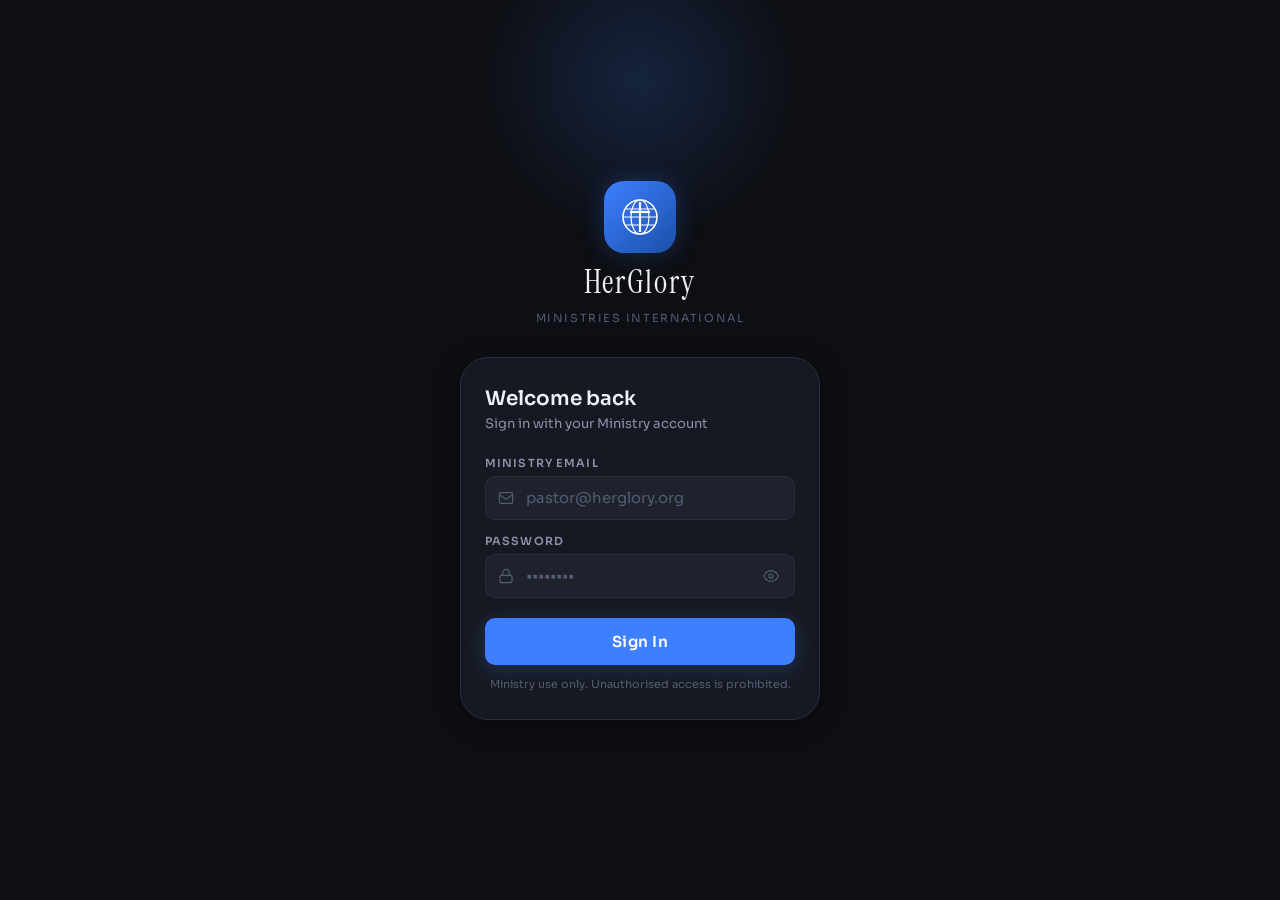
==== index.html @ 14655b0a "Add files via upload" ====
<!DOCTYPE html>
<html lang="en">
<head>
  <meta charset="UTF-8" />
  <meta name="viewport" content="width=device-width, initial-scale=1.0, viewport-fit=cover" />
  <title>HerGlory Media</title>
  <link rel="stylesheet" href="style.css" />
  <link rel="preconnect" href="https://fonts.googleapis.com" />
  <link rel="preconnect" href="https://fonts.gstatic.com" crossorigin />
  <link href="https://fonts.googleapis.com/css2?family=Sora:wght@300;400;500;600;700&family=Instrument+Serif:ital@0;1&display=swap" rel="stylesheet" />
</head>
<body>

<div id="app">

  <!-- ══════════════════════════════════════
       SCREEN 1 — LOGIN
  ══════════════════════════════════════ -->
  <div id="screen-login" class="screen active">
    <div class="login-bg-blur"></div>

    <div class="login-container">
      <!-- Brand -->
      <div class="login-brand">
        <div class="brand-icon">
          <!-- Cross + Globe SVG inline -->
          <svg width="38" height="38" viewBox="0 0 38 38" fill="none" xmlns="http://www.w3.org/2000/svg">
            <circle cx="19" cy="19" r="17" stroke="white" stroke-width="1.6"/>
            <!-- globe latitude lines -->
            <ellipse cx="19" cy="19" rx="9" ry="17" stroke="white" stroke-width="1.2"/>
            <line x1="2" y1="19" x2="36" y2="19" stroke="white" stroke-width="1.2"/>
            <line x1="5" y1="11" x2="33" y2="11" stroke="white" stroke-width="1"/>
            <line x1="5" y1="27" x2="33" y2="27" stroke="white" stroke-width="1"/>
            <!-- cross overlay -->
            <line x1="19" y1="4" x2="19" y2="34" stroke="white" stroke-width="2.2"/>
            <line x1="9" y1="14" x2="29" y2="14" stroke="white" stroke-width="2.2"/>
          </svg>
        </div>
        <h1 class="brand-name">HerGlory</h1>
        <p class="brand-sub">Ministries International</p>
      </div>

      <!-- Login card -->
      <div class="login-card">
        <h2 class="login-heading">Welcome back</h2>
        <p class="login-desc">Sign in with your Ministry account</p>

        <div id="login-err" class="error-banner" hidden>
          Incorrect email or password. Try again.
        </div>

        <div class="field">
          <label class="field-label" for="inp-email">Ministry Email</label>
          <div class="field-input-wrap">
            <svg class="field-icon" width="16" height="16" viewBox="0 0 24 24" fill="none" stroke="currentColor" stroke-width="1.8"><rect x="2" y="4" width="20" height="16" rx="2"/><path d="m2 7 10 7 10-7"/></svg>
            <input id="inp-email" class="field-input" type="email" placeholder="pastor@herglory.org" autocomplete="email" />
          </div>
        </div>

        <div class="field">
          <label class="field-label" for="inp-pass">Password</label>
          <div class="field-input-wrap">
            <svg class="field-icon" width="16" height="16" viewBox="0 0 24 24" fill="none" stroke="currentColor" stroke-width="1.8"><rect x="3" y="11" width="18" height="11" rx="2"/><path d="M7 11V7a5 5 0 0 1 10 0v4"/></svg>
            <input id="inp-pass" class="field-input" type="password" placeholder="••••••••" autocomplete="current-password" />
            <button class="pw-eye" id="pw-eye" type="button" aria-label="Toggle password">
              <svg width="16" height="16" viewBox="0 0 24 24" fill="none" stroke="currentColor" stroke-width="1.8"><path d="M1 12s4-8 11-8 11 8 11 8-4 8-11 8-11-8-11-8z"/><circle cx="12" cy="12" r="3"/></svg>
            </button>
          </div>
        </div>

        <button class="btn-primary" id="login-btn">Sign In</button>
        <p class="login-hint">Ministry use only. Unauthorised access is prohibited.</p>
      </div>
    </div>
  </div>


  <!-- ══════════════════════════════════════
       SCREEN 2 — DASHBOARD
  ══════════════════════════════════════ -->
  <div id="screen-dashboard" class="screen">

    <!-- Top bar -->
    <header class="topbar">
      <div class="topbar-left">
        <div class="topbar-avatar" id="topbar-avatar">ML</div>
        <div class="topbar-info">
          <span class="topbar-org">HERGLORY MINISTRIES INTERNATIONAL</span>
          <span class="topbar-user" id="topbar-user">Pastor Mrs. Lubega</span>
        </div>
      </div>
      <button class="topbar-logout" id="topbar-logout" aria-label="Logout">
        <svg width="18" height="18" viewBox="0 0 24 24" fill="none" stroke="currentColor" stroke-width="1.8">
          <path d="M9 21H5a2 2 0 0 1-2-2V5a2 2 0 0 1 2-2h4"/>
          <polyline points="16 17 21 12 16 7"/>
          <line x1="21" y1="12" x2="9" y2="12"/>
        </svg>
      </button>
    </header>

    <div class="dash-scroll">

      <!-- Title -->
      <div class="dash-title-row">
        <h2 class="dash-title">Dashboard</h2>
        <span class="dash-date" id="dash-date"></span>
      </div>

      <!-- Stats row -->
      <div class="stats-row">
        <div class="stat-card">
          <span class="stat-num" id="stat-media">0</span>
          <span class="stat-lbl">Media<br>Posts</span>
        </div>
        <div class="stat-card">
          <span class="stat-num" id="stat-reach">—</span>
          <span class="stat-lbl">Analytics<br>Posts</span>
        </div>
      </div>

      <!-- New Post CTA -->
      <button class="new-post-btn" id="go-new-post">
        <div class="new-post-icon">
          <svg width="22" height="22" viewBox="0 0 24 24" fill="none" stroke="currentColor" stroke-width="2"><line x1="12" y1="5" x2="12" y2="19"/><line x1="5" y1="12" x2="19" y2="12"/></svg>
        </div>
        <div class="new-post-text">
          <span class="new-post-label">New Post</span>
          <span class="new-post-sub">Upload &amp; cross-post to all platforms</span>
        </div>
        <svg class="new-post-arrow" width="18" height="18" viewBox="0 0 24 24" fill="none" stroke="currentColor" stroke-width="2"><polyline points="9 18 15 12 9 6"/></svg>
      </button>

      <!-- Recent posts -->
      <div class="section-hd">
        <span class="section-title">Recent Posts</span>
      </div>

      <div class="recent-list" id="recent-list">
        <div class="empty-state" id="empty-state">
          <svg width="40" height="40" viewBox="0 0 24 24" fill="none" stroke="currentColor" stroke-width="1.2"><rect x="3" y="3" width="18" height="18" rx="2"/><circle cx="8.5" cy="8.5" r="1.5"/><polyline points="21 15 16 10 5 21"/></svg>
          <p>No posts yet.<br>Hit <strong>New Post</strong> to get started.</p>
        </div>
      </div>

    </div><!-- /dash-scroll -->

    <!-- Bottom nav -->
    <nav class="bottom-nav">
      <button class="nav-btn active" data-nav="dashboard">
        <svg width="20" height="20" viewBox="0 0 24 24" fill="none" stroke="currentColor" stroke-width="1.8"><rect x="3" y="3" width="7" height="7" rx="1"/><rect x="14" y="3" width="7" height="7" rx="1"/><rect x="3" y="14" width="7" height="7" rx="1"/><rect x="14" y="14" width="7" height="7" rx="1"/></svg>
        <span>Dashboard</span>
      </button>
      <button class="nav-btn" data-nav="new-post" id="nav-post-btn">
        <svg width="20" height="20" viewBox="0 0 24 24" fill="none" stroke="currentColor" stroke-width="1.8"><path d="M12 20h9"/><path d="M16.5 3.5a2.121 2.121 0 0 1 3 3L7 19l-4 1 1-4L16.5 3.5z"/></svg>
        <span>Post</span>
      </button>
    </nav>

  </div><!-- /screen-dashboard -->


  <!-- ══════════════════════════════════════
       SCREEN 3 — NEW POST (Configure)
  ══════════════════════════════════════ -->
  <div id="screen-newpost" class="screen">

    <header class="inner-topbar">
      <button class="back-btn" id="back-from-post" aria-label="Go back">
        <svg width="20" height="20" viewBox="0 0 24 24" fill="none" stroke="currentColor" stroke-width="2"><polyline points="15 18 9 12 15 6"/></svg>
      </button>
      <h2 class="inner-title">New Post — Configure Destination</h2>
      <div style="width:36px"></div><!-- spacer -->
    </header>

    <div class="newpost-scroll">

      <!-- Media drop zone -->
      <div class="drop-zone" id="drop-zone">
        <!-- Preview shown after file selected -->
        <div class="drop-placeholder" id="drop-placeholder">
          <svg width="36" height="36" viewBox="0 0 24 24" fill="none" stroke="currentColor" stroke-width="1.3"><rect x="3" y="3" width="18" height="18" rx="2"/><circle cx="8.5" cy="8.5" r="1.5"/><polyline points="21 15 16 10 5 21"/></svg>
          <p class="drop-text">Tap to select a <strong>photo or video</strong><br><span class="drop-hint">JPG, PNG, MP4, MOV · Max 500 MB</span></p>
        </div>
        <!-- Media preview (hidden until file chosen) -->
        <div class="media-preview" id="media-preview" hidden>
          <img id="preview-img" src="" alt="Preview" hidden />
          <video id="preview-vid" src="" controls playsinline hidden></video>
          <div class="preview-badge" id="preview-badge">photo</div>
          <button class="preview-remove" id="preview-remove" aria-label="Remove media">✕</button>
        </div>
        <input type="file" id="media-input" accept="image/*,video/*" class="hidden-input" />
      </div>

      <!-- Title -->
      <div class="field mt16">
        <label class="field-label" for="post-title">Title</label>
        <input id="post-title" class="field-input" type="text" placeholder="e.g. Sermon — May 24 · Grace.mp4" />
      </div>

      <!-- Caption -->
      <div class="field">
        <label class="field-label" for="post-caption">Description / Caption</label>
        <textarea id="post-caption" class="field-input field-textarea" placeholder="Write a caption for your post…" rows="3"></textarea>
      </div>

      <!-- Platform toggles -->
      <div class="section-hd">
        <span class="section-title">Destinations</span>
        <span class="section-sub">Toggle platforms to post to</span>
      </div>

      <div class="platforms-grid">

        <!-- TikTok -->
        <div class="platform-card" data-platform="tiktok">
          <div class="platform-left">
            <div class="platform-logo tiktok-logo">
              <!-- TikTok icon SVG -->
              <svg viewBox="0 0 32 32" width="22" height="22" fill="currentColor"><path d="M21.2 2h-4.4v19.4a4.8 4.8 0 0 1-4.8 4.6 4.8 4.8 0 0 1-4.8-4.8 4.8 4.8 0 0 1 4.8-4.8c.46 0 .9.06 1.32.18V12.1a9.24 9.24 0 0 0-1.32-.1A9.2 9.2 0 0 0 2.8 21.2 9.2 9.2 0 0 0 12 30.4a9.2 9.2 0 0 0 9.2-9.2V11.1a13.5 13.5 0 0 0 8 2.6V9.28A9.24 9.24 0 0 1 21.2 2z"/></svg>
            </div>
            <div class="platform-info">
              <span class="platform-name">TikTok</span>
              <span class="platform-handle" id="tt-handle">Ministry Official</span>
            </div>
          </div>
          <label class="toggle" aria-label="Toggle TikTok">
            <input type="checkbox" class="toggle-input platform-toggle" data-key="tiktok" checked />
            <span class="toggle-track"><span class="toggle-thumb"></span></span>
          </label>
        </div>

        <!-- Instagram -->
        <div class="platform-card" data-platform="instagram">
          <div class="platform-left">
            <div class="platform-logo insta-logo">
              <svg viewBox="0 0 32 32" width="22" height="22" fill="currentColor"><path d="M16 2.88c4.27 0 4.78.02 6.46.09 1.56.07 2.4.33 2.96.55.74.29 1.27.63 1.83 1.19.56.56.9 1.09 1.19 1.83.22.57.48 1.41.55 2.96.07 1.68.09 2.19.09 6.46s-.02 4.78-.09 6.46c-.07 1.56-.33 2.4-.55 2.96a4.93 4.93 0 0 1-1.19 1.83 4.93 4.93 0 0 1-1.83 1.19c-.57.22-1.41.48-2.96.55-1.68.07-2.19.09-6.46.09s-4.78-.02-6.46-.09c-1.56-.07-2.4-.33-2.96-.55a4.93 4.93 0 0 1-1.83-1.19 4.93 4.93 0 0 1-1.19-1.83c-.22-.57-.48-1.41-.55-2.96-.07-1.68-.09-2.19-.09-6.46s.02-4.78.09-6.46c.07-1.56.33-2.4.55-2.96a4.93 4.93 0 0 1 1.19-1.83 4.93 4.93 0 0 1 1.83-1.19c.57-.22 1.41-.48 2.96-.55C11.22 2.9 11.73 2.88 16 2.88m0-2.88C11.65 0 11.1.02 9.4.09 7.7.16 6.54.43 5.53.82A7.8 7.8 0 0 0 2.7 2.7 7.8 7.8 0 0 0 .82 5.53C.43 6.54.16 7.7.09 9.4.02 11.1 0 11.65 0 16s.02 4.9.09 6.6c.07 1.7.34 2.86.73 3.87A7.8 7.8 0 0 0 2.7 29.3a7.8 7.8 0 0 0 2.83 1.88c1.01.39 2.17.66 3.87.73C11.1 31.98 11.65 32 16 32s4.9-.02 6.6-.09c1.7-.07 2.86-.34 3.87-.73a7.8 7.8 0 0 0 2.83-1.88 7.8 7.8 0 0 0 1.88-2.83c.39-1.01.66-2.17.73-3.87.07-1.7.09-2.25.09-6.6s-.02-4.9-.09-6.6c-.07-1.7-.34-2.86-.73-3.87A7.8 7.8 0 0 0 29.3 2.7 7.8 7.8 0 0 0 26.47.82C25.46.43 24.3.16 22.6.09 20.9.02 20.35 0 16 0zm0 7.78a8.22 8.22 0 1 0 0 16.44 8.22 8.22 0 0 0 0-16.44zm0 13.56a5.34 5.34 0 1 1 0-10.68 5.34 5.34 0 0 1 0 10.68zm8.54-13.88a1.92 1.92 0 1 1-3.84 0 1.92 1.92 0 0 1 3.84 0z"/></svg>
            </div>
            <div class="platform-info">
              <span class="platform-name">Instagram</span>
              <span class="platform-handle" id="ig-handle">@MinistryMoments</span>
            </div>
          </div>
          <label class="toggle" aria-label="Toggle Instagram">
            <input type="checkbox" class="toggle-input platform-toggle" data-key="instagram" checked />
            <span class="toggle-track"><span class="toggle-thumb"></span></span>
          </label>
        </div>

        <!-- YouTube -->
        <div class="platform-card" data-platform="youtube">
          <div class="platform-left">
            <div class="platform-logo yt-logo">
              <svg viewBox="0 0 32 32" width="22" height="22" fill="currentColor"><path d="M29.4 8.8a3.68 3.68 0 0 0-2.6-2.6C24.6 5.6 16 5.6 16 5.6s-8.6 0-10.8.6a3.68 3.68 0 0 0-2.6 2.6C2 11 2 16 2 16s0 5 .6 7.2a3.68 3.68 0 0 0 2.6 2.6C7.4 26.4 16 26.4 16 26.4s8.6 0 10.8-.6a3.68 3.68 0 0 0 2.6-2.6C30 21 30 16 30 16s0-5-.6-7.2zm-16.4 9.6V13.6l7.2 2.4-7.2 2.4z"/></svg>
            </div>
            <div class="platform-info">
              <span class="platform-name">YouTube</span>
              <span class="platform-handle" id="yt-handle">Grace Ministry Channel</span>
            </div>
          </div>
          <label class="toggle" aria-label="Toggle YouTube">
            <input type="checkbox" class="toggle-input platform-toggle" data-key="youtube" checked />
            <span class="toggle-track"><span class="toggle-thumb"></span></span>
          </label>
        </div>

        <!-- YouTube Shorts -->
        <div class="platform-card" data-platform="ytshorts">
          <div class="platform-left">
            <div class="platform-logo ytshorts-logo">
              <!-- Shorts "play" badge style -->
              <svg viewBox="0 0 32 32" width="22" height="22" fill="currentColor"><path d="M29.4 8.8a3.68 3.68 0 0 0-2.6-2.6C24.6 5.6 16 5.6 16 5.6s-8.6 0-10.8.6a3.68 3.68 0 0 0-2.6 2.6C2 11 2 16 2 16s0 5 .6 7.2a3.68 3.68 0 0 0 2.6 2.6C7.4 26.4 16 26.4 16 26.4s8.6 0 10.8-.6a3.68 3.68 0 0 0 2.6-2.6C30 21 30 16 30 16s0-5-.6-7.2zm-16.4 9.6V13.6l7.2 2.4-7.2 2.4z"/><rect x="0" y="0" width="12" height="12" rx="3" fill="#ff0000"/><text x="6" y="9" text-anchor="middle" fill="white" font-size="8" font-weight="bold">S</text></svg>
            </div>
            <div class="platform-info">
              <span class="platform-name">YouTube Shorts</span>
              <span class="platform-handle" id="yts-handle">Grace Ministry Shorts</span>
              <span class="platform-note">Auto-detected if ≤60s vertical</span>
            </div>
          </div>
          <label class="toggle" aria-label="Toggle YouTube Shorts">
            <input type="checkbox" class="toggle-input platform-toggle" data-key="ytshorts" />
            <span class="toggle-track"><span class="toggle-thumb"></span></span>
          </label>
        </div>

      </div><!-- /platforms-grid -->

      <!-- Post Now button -->
      <div id="post-error" class="error-banner" hidden>Please fill in a title and select at least one platform.</div>
      <button class="btn-primary post-now-btn" id="post-now-btn">
        <svg width="17" height="17" viewBox="0 0 24 24" fill="none" stroke="currentColor" stroke-width="2.2"><line x1="22" y1="2" x2="11" y2="13"/><polygon points="22 2 15 22 11 13 2 9 22 2"/></svg>
        Post Now
      </button>

    </div><!-- /newpost-scroll -->

    <!-- Bottom nav (same as dashboard) -->
    <nav class="bottom-nav">
      <button class="nav-btn" data-nav="dashboard" id="nav-dash-from-post">
        <svg width="20" height="20" viewBox="0 0 24 24" fill="none" stroke="currentColor" stroke-width="1.8"><rect x="3" y="3" width="7" height="7" rx="1"/><rect x="14" y="3" width="7" height="7" rx="1"/><rect x="3" y="14" width="7" height="7" rx="1"/><rect x="14" y="14" width="7" height="7" rx="1"/></svg>
        <span>Dashboard</span>
      </button>
      <button class="nav-btn active" data-nav="new-post">
        <svg width="20" height="20" viewBox="0 0 24 24" fill="none" stroke="currentColor" stroke-width="1.8"><path d="M12 20h9"/><path d="M16.5 3.5a2.121 2.121 0 0 1 3 3L7 19l-4 1 1-4L16.5 3.5z"/></svg>
        <span>Post</span>
      </button>
    </nav>

  </div><!-- /screen-newpost -->


  <!-- ══════════════════════════════════════
       SCREEN 4 — POSTING PROGRESS
  ══════════════════════════════════════ -->
  <div id="screen-posting" class="screen">
    <div class="posting-wrap">

      <div class="posting-media-thumb" id="posting-thumb">
        <svg width="32" height="32" viewBox="0 0 24 24" fill="none" stroke="currentColor" stroke-width="1.3"><rect x="3" y="3" width="18" height="18" rx="2"/><circle cx="8.5" cy="8.5" r="1.5"/><polyline points="21 15 16 10 5 21"/></svg>
      </div>

      <h3 class="posting-title" id="posting-title-display">Posting…</h3>
      <p class="posting-sub">Cross-posting to your platforms</p>

      <!-- Per-platform status rows -->
      <div class="posting-platforms" id="posting-platforms">
        <!-- Injected by JS -->
      </div>

      <!-- Overall loader / done -->
      <div class="posting-loader" id="posting-loader">
        <div class="spinner"></div>
        <span>Uploading…</span>
      </div>

      <div class="posting-done" id="posting-done" hidden>
        <div class="done-check">
          <svg width="28" height="28" viewBox="0 0 24 24" fill="none" stroke="white" stroke-width="2.5"><polyline points="20 6 9 17 4 12"/></svg>
        </div>
        <h3 class="done-title">Cross-Post Successful!</h3>
        <button class="btn-primary" id="go-dashboard-btn">Go to Dashboard</button>
      </div>

    </div>
  </div><!-- /screen-posting -->

</div><!-- /app -->

<script src="app.js"></script>
</body>
</html>
---- style.css ----
/* ═══════════════════════════════════════════════════
   HerGlory Media CMS — Stylesheet
   Aesthetic: Dark ministry professional — deep navy/
   charcoal base, electric blue accent, clean whites.
   Fonts: Sora (UI) + Instrument Serif (display)
   ═══════════════════════════════════════════════════ */

:root {
  /* Core palette */
  --bg:           #0d0f14;
  --surface:      #161921;
  --surface-2:    #1e222d;
  --surface-3:    #252a38;
  --border:       #2a2f3f;
  --border-light: #353c52;

  /* Text */
  --text-1: #eef0f6;
  --text-2: #8b92aa;
  --text-3: #555d73;

  /* Accent — electric blue */
  --accent:       #3d7fff;
  --accent-glow:  rgba(61,127,255,.25);
  --accent-dim:   #1a4fa8;

  /* Platform colours */
  --tiktok:   #010101;
  --insta:    #e1306c;
  --yt:       #ff0000;
  --yts:      #ff0000;

  /* Status */
  --success:  #22c55e;
  --error:    #ef4444;
  --queued:   #f59e0b;

  /* Sizing */
  --nav-h:    60px;
  --topbar-h: 60px;
  --r-sm:     10px;
  --r-md:     14px;
  --r-lg:     20px;
  --r-xl:     28px;

  --shadow-card: 0 4px 24px rgba(0,0,0,.4);
  --shadow-glow: 0 0 24px var(--accent-glow);

  --font:        'Sora', system-ui, sans-serif;
  --font-serif:  'Instrument Serif', Georgia, serif;
  --ease:        cubic-bezier(.4,0,.2,1);
  --t:           200ms;
}

/* ── Reset ── */
*, *::before, *::after { box-sizing: border-box; margin: 0; padding: 0; -webkit-tap-highlight-color: transparent; }
html { font-size: 16px; -webkit-text-size-adjust: 100%; }
body { font-family: var(--font); background: var(--bg); color: var(--text-1); min-height: 100dvh; overscroll-behavior: none; }
ul { list-style: none; }
button { background: none; border: none; cursor: pointer; font-family: var(--font); }
input, textarea { font-family: var(--font); }
textarea { resize: vertical; }
[hidden] { display: none !important; }

/* ── App shell ── */
#app {
  max-width: 430px;
  margin: 0 auto;
  height: 100dvh;
  position: relative;
  overflow: hidden;
  background: var(--bg);
}

/* ── Screens ── */
.screen {
  position: absolute;
  inset: 0;
  opacity: 0;
  pointer-events: none;
  transform: translateX(30px);
  transition: opacity .25s var(--ease), transform .25s var(--ease);
  overflow: hidden;
}
.screen.active {
  opacity: 1;
  pointer-events: all;
  transform: translateX(0);
}
/* Login slides in from left (no translate) */
#screen-login.active { transform: none; }


/* ═══════════════════════════════════════════════════
   SCREEN 1 — LOGIN
═══════════════════════════════════════════════════ */
#screen-login {
  display: flex;
  flex-direction: column;
  align-items: center;
  justify-content: center;
  padding: 32px 24px;
  background: var(--bg);
  overflow-y: auto;
}

/* Subtle radial glow behind brand */
.login-bg-blur {
  position: absolute;
  top: -80px;
  left: 50%;
  transform: translateX(-50%);
  width: 320px;
  height: 320px;
  background: radial-gradient(circle, rgba(61,127,255,.18) 0%, transparent 70%);
  pointer-events: none;
}

.login-container {
  width: 100%;
  max-width: 360px;
  display: flex;
  flex-direction: column;
  gap: 32px;
}

/* Brand block */
.login-brand { display: flex; flex-direction: column; align-items: center; gap: 8px; }

.brand-icon {
  width: 72px; height: 72px;
  background: linear-gradient(135deg, var(--accent) 0%, var(--accent-dim) 100%);
  border-radius: var(--r-lg);
  display: flex; align-items: center; justify-content: center;
  box-shadow: var(--shadow-glow);
}

.brand-name {
  font-family: var(--font-serif);
  font-size: 2rem;
  font-weight: 400;
  letter-spacing: .06em;
  color: var(--text-1);
}

.brand-sub {
  font-size: .7rem;
  letter-spacing: .14em;
  text-transform: uppercase;
  color: var(--text-3);
}

/* Login card */
.login-card {
  background: var(--surface);
  border: 1px solid var(--border);
  border-radius: var(--r-xl);
  padding: 28px 24px;
  display: flex;
  flex-direction: column;
  gap: 0;
  box-shadow: var(--shadow-card);
}

.login-heading {
  font-size: 1.25rem;
  font-weight: 600;
  margin-bottom: 4px;
}

.login-desc {
  font-size: .82rem;
  color: var(--text-2);
  margin-bottom: 24px;
}

.error-banner {
  background: rgba(239,68,68,.12);
  border: 1px solid rgba(239,68,68,.3);
  color: #fca5a5;
  border-radius: var(--r-sm);
  padding: 10px 14px;
  font-size: .82rem;
  margin-bottom: 16px;
}

/* Fields */
.field { display: flex; flex-direction: column; gap: 6px; margin-bottom: 14px; }
.mt16 { margin-top: 16px; }

.field-label {
  font-size: .7rem;
  font-weight: 600;
  letter-spacing: .1em;
  text-transform: uppercase;
  color: var(--text-2);
}

.field-input-wrap { position: relative; }

.field-icon {
  position: absolute;
  left: 13px;
  top: 50%;
  transform: translateY(-50%);
  color: var(--text-3);
  pointer-events: none;
}

.field-input {
  width: 100%;
  padding: 12px 14px 12px 40px;
  background: var(--surface-2);
  border: 1.5px solid var(--border);
  border-radius: var(--r-sm);
  color: var(--text-1);
  font-size: .93rem;
  outline: none;
  transition: border-color var(--t), box-shadow var(--t);
  -webkit-appearance: none;
}

/* textarea variant — no left icon padding */
.field-textarea {
  padding: 12px 14px;
  min-height: 80px;
  line-height: 1.5;
}

.field-input::placeholder { color: var(--text-3); }

.field-input:focus {
  border-color: var(--accent);
  box-shadow: 0 0 0 3px var(--accent-glow);
}

.pw-eye {
  position: absolute;
  right: 12px;
  top: 50%;
  transform: translateY(-50%);
  color: var(--text-3);
  padding: 4px;
  display: flex;
  align-items: center;
  transition: color var(--t);
}
.pw-eye:active { color: var(--accent); }

/* Primary button */
.btn-primary {
  display: flex;
  align-items: center;
  justify-content: center;
  gap: 8px;
  width: 100%;
  padding: 14px;
  background: var(--accent);
  color: #fff;
  border-radius: var(--r-sm);
  font-size: .95rem;
  font-weight: 600;
  letter-spacing: .03em;
  margin-top: 6px;
  box-shadow: 0 4px 20px var(--accent-glow);
  transition: background var(--t), transform var(--t), box-shadow var(--t);
}
.btn-primary:active {
  background: var(--accent-dim);
  transform: scale(.98);
  box-shadow: none;
}

.login-hint {
  font-size: .7rem;
  color: var(--text-3);
  text-align: center;
  margin-top: 12px;
}


/* ═══════════════════════════════════════════════════
   SCREEN 2 — DASHBOARD
═══════════════════════════════════════════════════ */
#screen-dashboard {
  display: flex;
  flex-direction: column;
}

/* Top bar */
.topbar {
  height: var(--topbar-h);
  padding: 0 16px;
  display: flex;
  align-items: center;
  justify-content: space-between;
  background: var(--surface);
  border-bottom: 1px solid var(--border);
  flex-shrink: 0;
}

.topbar-left { display: flex; align-items: center; gap: 10px; }

.topbar-avatar {
  width: 36px; height: 36px;
  border-radius: 50%;
  background: linear-gradient(135deg, var(--accent), var(--accent-dim));
  display: flex; align-items: center; justify-content: center;
  font-size: .75rem;
  font-weight: 700;
  letter-spacing: .05em;
  color: #fff;
  flex-shrink: 0;
}

.topbar-info { display: flex; flex-direction: column; gap: 1px; }

.topbar-org {
  font-size: .58rem;
  letter-spacing: .1em;
  color: var(--text-3);
  text-transform: uppercase;
}

.topbar-user {
  font-size: .82rem;
  font-weight: 600;
  color: var(--text-1);
}

.topbar-logout {
  width: 36px; height: 36px;
  border-radius: var(--r-sm);
  display: flex; align-items: center; justify-content: center;
  color: var(--text-2);
  transition: background var(--t), color var(--t);
}
.topbar-logout:active { background: rgba(239,68,68,.15); color: var(--error); }

/* Scrollable content */
.dash-scroll {
  flex: 1;
  overflow-y: auto;
  -webkit-overflow-scrolling: touch;
  padding: 20px 16px calc(var(--nav-h) + 16px);
}

.dash-title-row {
  display: flex;
  align-items: flex-end;
  justify-content: space-between;
  margin-bottom: 20px;
}

.dash-title {
  font-family: var(--font-serif);
  font-size: 1.9rem;
  font-weight: 400;
  font-style: italic;
  letter-spacing: .01em;
}

.dash-date {
  font-size: .72rem;
  color: var(--text-3);
  padding-bottom: 4px;
}

/* Stats */
.stats-row {
  display: grid;
  grid-template-columns: 1fr 1fr;
  gap: 10px;
  margin-bottom: 20px;
}

.stat-card {
  background: var(--surface);
  border: 1px solid var(--border);
  border-radius: var(--r-md);
  padding: 16px;
  display: flex;
  flex-direction: column;
  gap: 4px;
}

.stat-num {
  font-family: var(--font-serif);
  font-size: 2rem;
  font-weight: 400;
  color: var(--accent);
  line-height: 1;
}

.stat-lbl {
  font-size: .72rem;
  color: var(--text-2);
  line-height: 1.4;
}

/* New post CTA */
.new-post-btn {
  width: 100%;
  background: linear-gradient(135deg, var(--accent) 0%, #6f4fff 100%);
  border-radius: var(--r-lg);
  padding: 16px 18px;
  display: flex;
  align-items: center;
  gap: 14px;
  margin-bottom: 28px;
  box-shadow: 0 6px 28px rgba(61,127,255,.3);
  transition: transform var(--t), box-shadow var(--t);
}
.new-post-btn:active {
  transform: scale(.97);
  box-shadow: 0 2px 12px rgba(61,127,255,.2);
}

.new-post-icon {
  width: 42px; height: 42px;
  border-radius: var(--r-sm);
  background: rgba(255,255,255,.2);
  display: flex; align-items: center; justify-content: center;
  color: #fff;
  flex-shrink: 0;
}

.new-post-text {
  flex: 1;
  display: flex;
  flex-direction: column;
  gap: 3px;
  text-align: left;
}

.new-post-label {
  font-size: 1rem;
  font-weight: 700;
  color: #fff;
}

.new-post-sub {
  font-size: .74rem;
  color: rgba(255,255,255,.7);
}

.new-post-arrow { color: rgba(255,255,255,.7); flex-shrink: 0; }

/* Section heading */
.section-hd {
  display: flex;
  align-items: baseline;
  justify-content: space-between;
  margin-bottom: 12px;
}

.section-title {
  font-size: .7rem;
  font-weight: 700;
  letter-spacing: .12em;
  text-transform: uppercase;
  color: var(--text-2);
}

.section-sub {
  font-size: .7rem;
  color: var(--text-3);
}

/* Recent list */
.recent-list { display: flex; flex-direction: column; gap: 10px; }

.empty-state {
  display: flex;
  flex-direction: column;
  align-items: center;
  gap: 12px;
  padding: 40px 20px;
  color: var(--text-3);
  text-align: center;
  font-size: .85rem;
  line-height: 1.6;
}

/* Recent post card */
.post-card {
  background: var(--surface);
  border: 1px solid var(--border);
  border-radius: var(--r-md);
  padding: 13px 14px;
  display: flex;
  align-items: center;
  gap: 12px;
  animation: fadein .3s var(--ease) both;
}

@keyframes fadein {
  from { opacity: 0; transform: translateY(8px); }
  to   { opacity: 1; transform: translateY(0); }
}

.post-card-thumb {
  width: 44px; height: 44px;
  border-radius: var(--r-sm);
  background: var(--surface-2);
  overflow: hidden;
  flex-shrink: 0;
  display: flex; align-items: center; justify-content: center;
  color: var(--text-3);
  font-size: .8rem;
}

.post-card-thumb img,
.post-card-thumb video {
  width: 100%; height: 100%;
  object-fit: cover;
}

.post-card-info { flex: 1; min-width: 0; }

.post-card-title {
  font-size: .9rem;
  font-weight: 600;
  white-space: nowrap;
  overflow: hidden;
  text-overflow: ellipsis;
  margin-bottom: 5px;
}

.post-card-platforms {
  display: flex;
  gap: 5px;
  flex-wrap: wrap;
}

.platform-pill {
  font-size: .62rem;
  font-weight: 600;
  padding: 2px 7px;
  border-radius: 20px;
  letter-spacing: .04em;
}

.pill-tiktok   { background: rgba(1,1,1,.6); color: #fff; border: 1px solid #333; }
.pill-instagram{ background: rgba(225,48,108,.15); color: #e1306c; border: 1px solid rgba(225,48,108,.3); }
.pill-youtube  { background: rgba(255,0,0,.12); color: #ff5252; border: 1px solid rgba(255,0,0,.25); }
.pill-ytshorts { background: rgba(255,0,0,.12); color: #ff5252; border: 1px solid rgba(255,0,0,.25); }

.post-card-meta {
  font-size: .7rem;
  color: var(--text-3);
  margin-top: 3px;
}


/* ═══════════════════════════════════════════════════
   SCREEN 3 — NEW POST
═══════════════════════════════════════════════════ */
#screen-newpost {
  display: flex;
  flex-direction: column;
}

/* Inner top bar with back button */
.inner-topbar {
  height: var(--topbar-h);
  padding: 0 12px;
  display: flex;
  align-items: center;
  justify-content: space-between;
  background: var(--surface);
  border-bottom: 1px solid var(--border);
  flex-shrink: 0;
}

.back-btn {
  width: 36px; height: 36px;
  border-radius: var(--r-sm);
  display: flex; align-items: center; justify-content: center;
  color: var(--text-1);
  transition: background var(--t);
}
.back-btn:active { background: var(--surface-2); }

.inner-title {
  font-size: .85rem;
  font-weight: 600;
  text-align: center;
  flex: 1;
  color: var(--text-1);
}

/* Scrollable */
.newpost-scroll {
  flex: 1;
  overflow-y: auto;
  -webkit-overflow-scrolling: touch;
  padding: 16px 16px calc(var(--nav-h) + 20px);
}

/* Drop zone */
.drop-zone {
  width: 100%;
  min-height: 200px;
  border: 2px dashed var(--border-light);
  border-radius: var(--r-lg);
  display: flex;
  align-items: center;
  justify-content: center;
  cursor: pointer;
  position: relative;
  overflow: hidden;
  margin-bottom: 4px;
  transition: border-color var(--t), background var(--t);
  background: var(--surface);
}

.drop-zone:hover,
.drop-zone.drag-over {
  border-color: var(--accent);
  background: rgba(61,127,255,.06);
}

.drop-placeholder {
  display: flex;
  flex-direction: column;
  align-items: center;
  gap: 12px;
  padding: 24px;
  color: var(--text-3);
  pointer-events: none;
}

.drop-text {
  font-size: .88rem;
  text-align: center;
  line-height: 1.6;
  color: var(--text-2);
}

.drop-hint {
  font-size: .75rem;
  color: var(--text-3);
}

.hidden-input {
  position: absolute; inset: 0;
  opacity: 0;
  cursor: pointer;
  width: 100%; height: 100%;
}

/* Media preview */
.media-preview {
  position: absolute; inset: 0;
  display: flex; align-items: center; justify-content: center;
  background: #000;
}

.media-preview img,
.media-preview video {
  max-width: 100%; max-height: 100%;
  object-fit: contain;
}

.preview-badge {
  position: absolute;
  top: 10px; left: 10px;
  background: rgba(0,0,0,.6);
  color: #fff;
  font-size: .68rem;
  font-weight: 700;
  letter-spacing: .08em;
  text-transform: uppercase;
  padding: 3px 9px;
  border-radius: 20px;
  backdrop-filter: blur(4px);
}

.preview-remove {
  position: absolute;
  top: 8px; right: 8px;
  width: 28px; height: 28px;
  border-radius: 50%;
  background: rgba(0,0,0,.6);
  color: #fff;
  font-size: .8rem;
  display: flex; align-items: center; justify-content: center;
  backdrop-filter: blur(4px);
}

/* Platforms grid */
.platforms-grid {
  display: flex;
  flex-direction: column;
  gap: 10px;
  margin-bottom: 20px;
}

.platform-card {
  background: var(--surface);
  border: 1.5px solid var(--border);
  border-radius: var(--r-md);
  padding: 13px 14px;
  display: flex;
  align-items: center;
  justify-content: space-between;
  gap: 12px;
  transition: border-color var(--t), background var(--t);
}

.platform-card.enabled {
  border-color: var(--accent);
  background: rgba(61,127,255,.05);
}

.platform-left { display: flex; align-items: center; gap: 12px; flex: 1; min-width: 0; }

.platform-logo {
  width: 40px; height: 40px;
  border-radius: var(--r-sm);
  display: flex; align-items: center; justify-content: center;
  flex-shrink: 0;
}

.tiktok-logo  { background: #010101; color: #fff; }
.insta-logo   { background: linear-gradient(135deg,#f09433,#e6683c,#dc2743,#cc2366,#bc1888); color: #fff; }
.yt-logo      { background: #ff0000; color: #fff; }
.ytshorts-logo{ background: #0f0f0f; color: #ff0000; border: 1px solid #333; }

.platform-info {
  display: flex;
  flex-direction: column;
  gap: 2px;
  min-width: 0;
}

.platform-name {
  font-size: .9rem;
  font-weight: 600;
  color: var(--text-1);
}

.platform-handle {
  font-size: .75rem;
  color: var(--text-2);
  white-space: nowrap;
  overflow: hidden;
  text-overflow: ellipsis;
}

.platform-note {
  font-size: .65rem;
  color: var(--text-3);
  font-style: italic;
}

/* Toggle switch */
.toggle { position: relative; display: inline-flex; cursor: pointer; }
.toggle-input { position: absolute; opacity: 0; width: 0; height: 0; }

.toggle-track {
  width: 44px; height: 26px;
  background: var(--surface-3);
  border-radius: 13px;
  position: relative;
  transition: background var(--t);
  border: 1px solid var(--border);
}

.toggle-input:checked + .toggle-track {
  background: var(--accent);
  border-color: var(--accent);
}

.toggle-thumb {
  position: absolute;
  top: 3px; left: 3px;
  width: 18px; height: 18px;
  border-radius: 50%;
  background: var(--text-3);
  transition: transform var(--t), background var(--t);
}

.toggle-input:checked + .toggle-track .toggle-thumb {
  transform: translateX(18px);
  background: #fff;
}

.post-now-btn { margin-top: 4px; }


/* ═══════════════════════════════════════════════════
   SCREEN 4 — POSTING PROGRESS
═══════════════════════════════════════════════════ */
#screen-posting {
  display: flex;
  align-items: center;
  justify-content: center;
  background: var(--bg);
}

.posting-wrap {
  width: 100%;
  max-width: 340px;
  padding: 24px 20px;
  display: flex;
  flex-direction: column;
  align-items: center;
  gap: 0;
}

.posting-media-thumb {
  width: 80px; height: 80px;
  border-radius: var(--r-md);
  background: var(--surface-2);
  border: 1px solid var(--border);
  overflow: hidden;
  display: flex; align-items: center; justify-content: center;
  color: var(--text-3);
  margin-bottom: 16px;
}

.posting-media-thumb img,
.posting-media-thumb video {
  width: 100%; height: 100%;
  object-fit: cover;
}

.posting-title {
  font-size: 1.1rem;
  font-weight: 700;
  text-align: center;
  margin-bottom: 4px;
}

.posting-sub {
  font-size: .8rem;
  color: var(--text-2);
  text-align: center;
  margin-bottom: 28px;
}

/* Per-platform rows */
.posting-platforms {
  width: 100%;
  display: flex;
  flex-direction: column;
  gap: 10px;
  margin-bottom: 28px;
}

.posting-row {
  display: flex;
  align-items: center;
  gap: 12px;
  background: var(--surface);
  border: 1px solid var(--border);
  border-radius: var(--r-md);
  padding: 12px 14px;
}

.posting-row-logo {
  width: 32px; height: 32px;
  border-radius: var(--r-sm);
  display: flex; align-items: center; justify-content: center;
  flex-shrink: 0;
}

.posting-row-name { flex: 1; font-size: .88rem; font-weight: 600; }

.posting-status {
  font-size: .75rem;
  font-weight: 600;
  display: flex;
  align-items: center;
  gap: 5px;
}

.status-uploading { color: var(--accent); }
.status-complete  { color: var(--success); }
.status-queued    { color: var(--queued); }
.status-failed    { color: var(--error); }

/* Inline spinner for uploading status */
.status-spin {
  width: 10px; height: 10px;
  border: 2px solid var(--accent);
  border-top-color: transparent;
  border-radius: 50%;
  animation: spin .7s linear infinite;
  display: inline-block;
}

@keyframes spin { to { transform: rotate(360deg); } }

/* Overall loader */
.posting-loader {
  display: flex;
  flex-direction: column;
  align-items: center;
  gap: 12px;
  font-size: .82rem;
  color: var(--text-2);
}

.spinner {
  width: 36px; height: 36px;
  border: 3px solid var(--surface-3);
  border-top-color: var(--accent);
  border-radius: 50%;
  animation: spin .8s linear infinite;
}

/* Done state */
.posting-done {
  display: flex;
  flex-direction: column;
  align-items: center;
  gap: 12px;
  width: 100%;
  animation: fadein .4s var(--ease);
}

.done-check {
  width: 64px; height: 64px;
  border-radius: 50%;
  background: var(--success);
  display: flex; align-items: center; justify-content: center;
  box-shadow: 0 0 24px rgba(34,197,94,.35);
}

.done-title {
  font-size: 1.2rem;
  font-weight: 700;
  text-align: center;
  margin-bottom: 4px;
}

.posting-done .btn-primary { width: 100%; }


/* ═══════════════════════════════════════════════════
   BOTTOM NAV
═══════════════════════════════════════════════════ */
.bottom-nav {
  position: absolute;
  bottom: 0; left: 0; right: 0;
  height: var(--nav-h);
  background: var(--surface);
  border-top: 1px solid var(--border);
  display: flex;
  align-items: center;
  justify-content: space-around;
  z-index: 50;
  padding-bottom: env(safe-area-inset-bottom);
}

.nav-btn {
  flex: 1;
  height: 100%;
  display: flex;
  flex-direction: column;
  align-items: center;
  justify-content: center;
  gap: 4px;
  color: var(--text-3);
  font-size: .65rem;
  font-weight: 600;
  letter-spacing: .06em;
  text-transform: uppercase;
  transition: color var(--t);
}

.nav-btn.active { color: var(--accent); }

.nav-btn svg { transition: transform var(--t); }
.nav-btn.active svg { transform: translateY(-1px); }

/* Scrollbar */
::-webkit-scrollbar { width: 3px; }
::-webkit-scrollbar-track { background: transparent; }
::-webkit-scrollbar-thumb { background: var(--border); border-radius: 2px; }
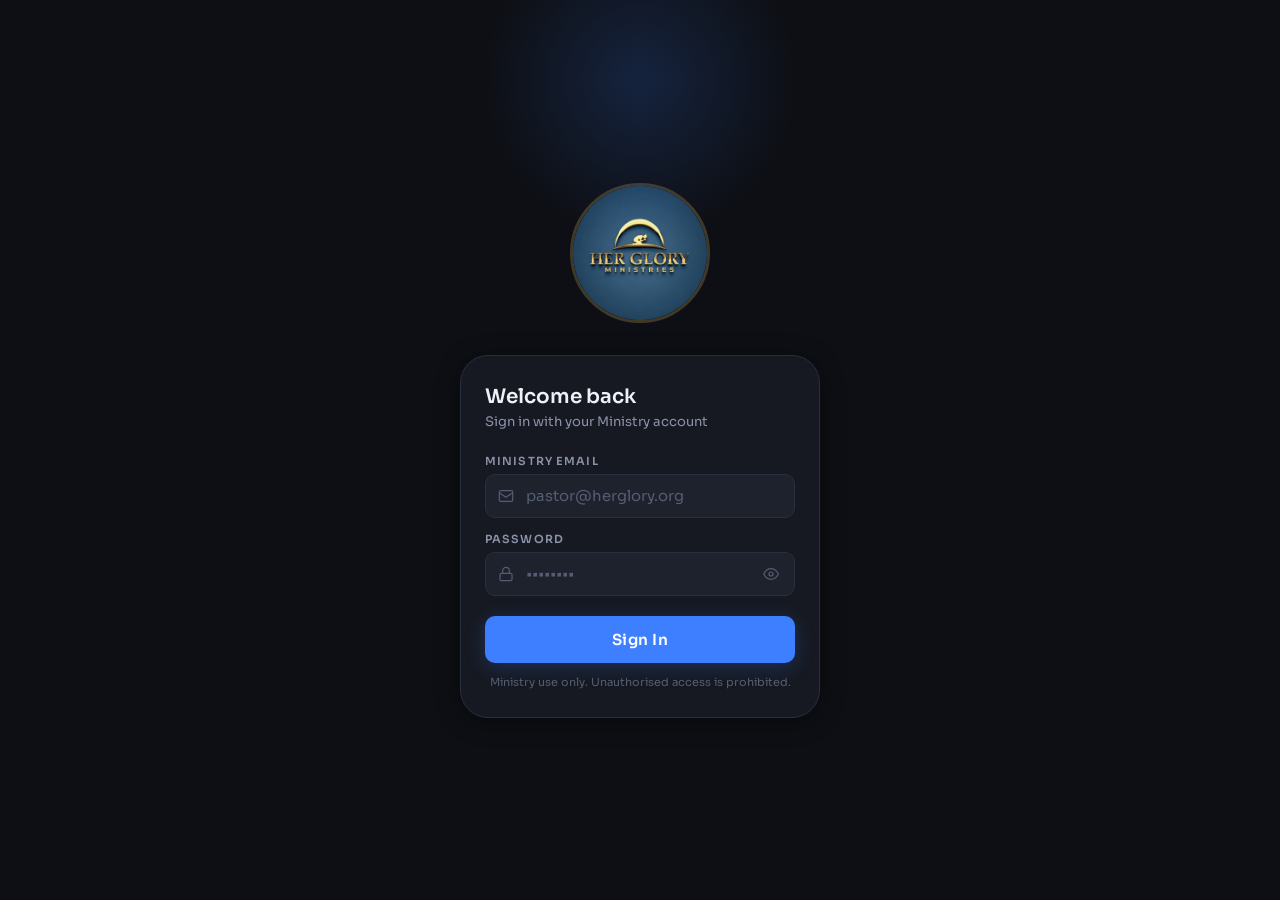
==== commit ddcc643a: "New update" ====
--- a/index.html
+++ b/index.html
@@ -3,11 +3,20 @@
 <head>
   <meta charset="UTF-8" />
   <meta name="viewport" content="width=device-width, initial-scale=1.0, viewport-fit=cover" />
-  <title>HerGlory Media</title>
+  <title>HerGlory CMS</title>
+
+  <!-- PWA -->
+  <link rel="manifest" href="manifest.json" />
+  <meta name="theme-color" content="#0d0f14" />
+  <meta name="apple-mobile-web-app-capable" content="yes" />
+  <meta name="apple-mobile-web-app-status-bar-style" content="black-translucent" />
+  <meta name="apple-mobile-web-app-title" content="HerGlory" />
+  <link rel="apple-touch-icon" href="assets/icon-192.png" />
+
   <link rel="stylesheet" href="style.css" />
   <link rel="preconnect" href="https://fonts.googleapis.com" />
   <link rel="preconnect" href="https://fonts.gstatic.com" crossorigin />
-  <link href="https://fonts.googleapis.com/css2?family=Sora:wght@300;400;500;600;700&family=Instrument+Serif:ital@0;1&display=swap" rel="stylesheet" />
+  <link href="https://fonts.googleapis.com/css2?family=Sora:wght@400;600;700&family=Instrument+Serif:ital@0;1&display=swap" rel="stylesheet" />
 </head>
 <body>
 
@@ -20,24 +29,17 @@
     <div class="login-bg-blur"></div>
 
     <div class="login-container">
-      <!-- Brand -->
+      <!-- Brand — actual ministry logo -->
       <div class="login-brand">
-        <div class="brand-icon">
-          <!-- Cross + Globe SVG inline -->
-          <svg width="38" height="38" viewBox="0 0 38 38" fill="none" xmlns="http://www.w3.org/2000/svg">
-            <circle cx="19" cy="19" r="17" stroke="white" stroke-width="1.6"/>
-            <!-- globe latitude lines -->
-            <ellipse cx="19" cy="19" rx="9" ry="17" stroke="white" stroke-width="1.2"/>
-            <line x1="2" y1="19" x2="36" y2="19" stroke="white" stroke-width="1.2"/>
-            <line x1="5" y1="11" x2="33" y2="11" stroke="white" stroke-width="1"/>
-            <line x1="5" y1="27" x2="33" y2="27" stroke="white" stroke-width="1"/>
-            <!-- cross overlay -->
-            <line x1="19" y1="4" x2="19" y2="34" stroke="white" stroke-width="2.2"/>
-            <line x1="9" y1="14" x2="29" y2="14" stroke="white" stroke-width="2.2"/>
-          </svg>
-        </div>
-        <h1 class="brand-name">HerGlory</h1>
-        <p class="brand-sub">Ministries International</p>
+        <img
+          class="brand-logo"
+          src="assets/logo.webp"
+          alt="HerGlory Ministries"
+          width="220"
+          height="156"
+          loading="eager"
+          decoding="async"
+        />
       </div>
 
       <!-- Login card -->
@@ -98,6 +100,20 @@
       </button>
     </header>
 
+    <!-- Install App banner — shown only when the browser supports install
+         and the app isn't already installed (controlled in app.js) -->
+    <div class="install-banner" id="install-banner" hidden>
+      <div class="install-banner-icon">
+        <svg width="20" height="20" viewBox="0 0 24 24" fill="none" stroke="currentColor" stroke-width="1.8"><path d="M21 15v4a2 2 0 0 1-2 2H5a2 2 0 0 1-2-2v-4"/><polyline points="7 10 12 15 17 10"/><line x1="12" y1="15" x2="12" y2="3"/></svg>
+      </div>
+      <div class="install-banner-text">
+        <span class="install-banner-title">Install HerGlory</span>
+        <span class="install-banner-sub">Add to your home screen for quick access</span>
+      </div>
+      <button class="install-banner-btn" id="install-btn">Install</button>
+      <button class="install-banner-close" id="install-dismiss" aria-label="Dismiss">✕</button>
+    </div>
+
     <div class="dash-scroll">
 
       <!-- Title -->
@@ -110,11 +126,11 @@
       <div class="stats-row">
         <div class="stat-card">
           <span class="stat-num" id="stat-media">0</span>
-          <span class="stat-lbl">Media<br>Posts</span>
+          <span class="stat-lbl">Media Posts</span>
         </div>
         <div class="stat-card">
-          <span class="stat-num" id="stat-reach">—</span>
-          <span class="stat-lbl">Analytics<br>Posts</span>
+          <span class="stat-num" id="stat-platforms">5</span>
+          <span class="stat-lbl">Platforms Connected</span>
         </div>
       </div>
 
@@ -176,20 +192,35 @@
 
       <!-- Media drop zone -->
       <div class="drop-zone" id="drop-zone">
-        <!-- Preview shown after file selected -->
-        <div class="drop-placeholder" id="drop-placeholder">
-          <svg width="36" height="36" viewBox="0 0 24 24" fill="none" stroke="currentColor" stroke-width="1.3"><rect x="3" y="3" width="18" height="18" rx="2"/><circle cx="8.5" cy="8.5" r="1.5"/><polyline points="21 15 16 10 5 21"/></svg>
-          <p class="drop-text">Tap to select a <strong>photo or video</strong><br><span class="drop-hint">JPG, PNG, MP4, MOV · Max 500 MB</span></p>
-        </div>
-        <!-- Media preview (hidden until file chosen) -->
+        <!-- Clickable label wraps the hidden input — this IS the trigger -->
+        <label class="drop-label-wrap" id="drop-label-wrap" for="media-input">
+          <div class="drop-placeholder" id="drop-placeholder">
+            <svg width="36" height="36" viewBox="0 0 24 24" fill="none" stroke="currentColor" stroke-width="1.3"><rect x="3" y="3" width="18" height="18" rx="2"/><circle cx="8.5" cy="8.5" r="1.5"/><polyline points="21 15 16 10 5 21"/></svg>
+            <p class="drop-text">Tap to select a <strong>photo, video or audio</strong><br><span class="drop-hint">JPG, PNG, MP4, MOV, MP3, WAV · Max 500 MB</span></p>
+          </div>
+          <input type="file" id="media-input" accept="image/*,video/*,audio/*" class="hidden-input" />
+        </label>
+
+        <!-- Media preview (hidden until file chosen) — sibling, NOT inside the label -->
         <div class="media-preview" id="media-preview" hidden>
           <img id="preview-img" src="" alt="Preview" hidden />
           <video id="preview-vid" src="" controls playsinline hidden></video>
+          <div class="audio-preview" id="audio-preview" hidden>
+            <div class="audio-icon">
+              <svg width="28" height="28" viewBox="0 0 24 24" fill="none" stroke="currentColor" stroke-width="1.5"><path d="M9 18V5l12-2v13"/><circle cx="6" cy="18" r="3"/><circle cx="18" cy="16" r="3"/></svg>
+            </div>
+            <span class="audio-filename" id="audio-filename">audio.mp3</span>
+            <audio id="preview-audio" controls></audio>
+          </div>
           <div class="preview-badge" id="preview-badge">photo</div>
-          <button class="preview-remove" id="preview-remove" aria-label="Remove media">✕</button>
-        </div>
-        <input type="file" id="media-input" accept="image/*,video/*" class="hidden-input" />
-      </div>
+          <button class="preview-remove" id="preview-remove" type="button" aria-label="Remove media">✕</button>
+        </div>
+      </div>
+
+      <!-- Audio note (shown only when audio selected) -->
+      <p class="audio-note" id="audio-note" hidden>
+        ℹ️ Audio will be converted into a video (waveform + your audio) before posting, since TikTok, Instagram, YouTube and Facebook don't accept raw audio posts.
+      </p>
 
       <!-- Title -->
       <div class="field mt16">
@@ -255,6 +286,7 @@
             <div class="platform-info">
               <span class="platform-name">YouTube</span>
               <span class="platform-handle" id="yt-handle">Grace Ministry Channel</span>
+              <span class="platform-note platform-note-disabled" data-disabled-for="photo">Videos &amp; audio only — not available for photos</span>
             </div>
           </div>
           <label class="toggle" aria-label="Toggle YouTube">
@@ -274,6 +306,7 @@
               <span class="platform-name">YouTube Shorts</span>
               <span class="platform-handle" id="yts-handle">Grace Ministry Shorts</span>
               <span class="platform-note">Auto-detected if ≤60s vertical</span>
+              <span class="platform-note platform-note-disabled" data-disabled-for="photo">Videos &amp; audio only — not available for photos</span>
             </div>
           </div>
           <label class="toggle" aria-label="Toggle YouTube Shorts">
@@ -282,7 +315,29 @@
           </label>
         </div>
 
+        <!-- Facebook -->
+        <div class="platform-card" data-platform="facebook">
+          <div class="platform-left">
+            <div class="platform-logo fb-logo">
+              <svg viewBox="0 0 24 24" width="22" height="22" fill="currentColor"><path d="M22 12.06C22 6.51 17.52 2 12 2S2 6.51 2 12.06c0 5 3.66 9.13 8.44 9.94v-7.03H7.9v-2.91h2.54V9.84c0-2.51 1.49-3.9 3.77-3.9 1.09 0 2.24.2 2.24.2v2.47h-1.26c-1.24 0-1.63.77-1.63 1.56v1.87h2.78l-.45 2.91h-2.33V22c4.78-.81 8.44-4.94 8.44-9.94z"/></svg>
+            </div>
+            <div class="platform-info">
+              <span class="platform-name">Facebook</span>
+              <span class="platform-handle" id="fb-handle">HerGlory Ministries Page</span>
+            </div>
+          </div>
+          <label class="toggle" aria-label="Toggle Facebook">
+            <input type="checkbox" class="toggle-input platform-toggle" data-key="facebook" checked />
+            <span class="toggle-track"><span class="toggle-thumb"></span></span>
+          </label>
+        </div>
+
       </div><!-- /platforms-grid -->
+
+      <!-- Photo-mode notice -->
+      <p class="mode-note" id="photo-mode-note" hidden>
+        📌 Photo selected — YouTube &amp; YouTube Shorts are disabled (they don't accept standalone photo posts).
+      </p>
 
       <!-- Post Now button -->
       <div id="post-error" class="error-banner" hidden>Please fill in a title and select at least one platform.</div>
--- a/style.css
+++ b/style.css
@@ -127,27 +127,16 @@
 /* Brand block */
 .login-brand { display: flex; flex-direction: column; align-items: center; gap: 8px; }
 
-.brand-icon {
-  width: 72px; height: 72px;
-  background: linear-gradient(135deg, var(--accent) 0%, var(--accent-dim) 100%);
-  border-radius: var(--r-lg);
-  display: flex; align-items: center; justify-content: center;
-  box-shadow: var(--shadow-glow);
-}
-
-.brand-name {
-  font-family: var(--font-serif);
-  font-size: 2rem;
-  font-weight: 400;
-  letter-spacing: .06em;
-  color: var(--text-1);
-}
-
-.brand-sub {
-  font-size: .7rem;
-  letter-spacing: .14em;
-  text-transform: uppercase;
-  color: var(--text-3);
+/* Brand logo — real ministry logo, sized to fit the navy card nicely */
+.brand-logo {
+  width: 140px;
+  height: 140px;
+  border-radius: 50%;
+  object-fit: cover;
+  object-position: center;
+  display: block;
+  margin: 0 auto;
+  border: 3px solid rgba(184, 152, 90, 0.3);
 }
 
 /* Login card */
@@ -336,6 +325,70 @@
   transition: background var(--t), color var(--t);
 }
 .topbar-logout:active { background: rgba(239,68,68,.15); color: var(--error); }
+
+/* Install App banner */
+.install-banner {
+  display: flex;
+  align-items: center;
+  gap: 12px;
+  padding: 12px 16px;
+  background: linear-gradient(135deg, rgba(61,127,255,.12), rgba(111,79,255,.12));
+  border-bottom: 1px solid var(--border);
+  flex-shrink: 0;
+  animation: fadein .3s var(--ease);
+}
+
+.install-banner-icon {
+  width: 36px; height: 36px;
+  border-radius: var(--r-sm);
+  background: var(--accent);
+  color: #fff;
+  display: flex; align-items: center; justify-content: center;
+  flex-shrink: 0;
+}
+
+.install-banner-text {
+  flex: 1;
+  display: flex;
+  flex-direction: column;
+  gap: 1px;
+  min-width: 0;
+}
+
+.install-banner-title {
+  font-size: .82rem;
+  font-weight: 700;
+  color: var(--text-1);
+}
+
+.install-banner-sub {
+  font-size: .7rem;
+  color: var(--text-2);
+  white-space: nowrap;
+  overflow: hidden;
+  text-overflow: ellipsis;
+}
+
+.install-banner-btn {
+  background: var(--accent);
+  color: #fff;
+  font-size: .78rem;
+  font-weight: 700;
+  padding: 7px 14px;
+  border-radius: var(--r-sm);
+  flex-shrink: 0;
+  transition: background var(--t), transform var(--t);
+}
+.install-banner-btn:active { background: var(--accent-dim); transform: scale(.96); }
+
+.install-banner-close {
+  color: var(--text-3);
+  font-size: .8rem;
+  padding: 6px;
+  flex-shrink: 0;
+  transition: color var(--t);
+}
+.install-banner-close:active { color: var(--text-1); }
 
 /* Scrollable content */
 .dash-scroll {
@@ -545,6 +598,7 @@
 .pill-instagram{ background: rgba(225,48,108,.15); color: #e1306c; border: 1px solid rgba(225,48,108,.3); }
 .pill-youtube  { background: rgba(255,0,0,.12); color: #ff5252; border: 1px solid rgba(255,0,0,.25); }
 .pill-ytshorts { background: rgba(255,0,0,.12); color: #ff5252; border: 1px solid rgba(255,0,0,.25); }
+.pill-facebook { background: rgba(24,119,242,.12); color: #5b9bff; border: 1px solid rgba(24,119,242,.3); }
 
 .post-card-meta {
   font-size: .7rem;
@@ -598,16 +652,12 @@
   padding: 16px 16px calc(var(--nav-h) + 20px);
 }
 
-/* Drop zone */
+/* Drop zone — outer container, no longer the click target itself */
 .drop-zone {
   width: 100%;
   min-height: 200px;
   border: 2px dashed var(--border-light);
   border-radius: var(--r-lg);
-  display: flex;
-  align-items: center;
-  justify-content: center;
-  cursor: pointer;
   position: relative;
   overflow: hidden;
   margin-bottom: 4px;
@@ -615,12 +665,27 @@
   background: var(--surface);
 }
 
-.drop-zone:hover,
 .drop-zone.drag-over {
   border-color: var(--accent);
   background: rgba(61,127,255,.06);
 }
 
+/* The label IS the click trigger — wraps placeholder + hidden input */
+.drop-label-wrap {
+  display: flex;
+  align-items: center;
+  justify-content: center;
+  width: 100%;
+  min-height: 200px;
+  cursor: pointer;
+  position: relative;
+}
+
+.drop-label-wrap:hover .drop-placeholder,
+.drop-zone.drag-over .drop-placeholder {
+  color: var(--accent);
+}
+
 .drop-placeholder {
   display: flex;
   flex-direction: column;
@@ -629,6 +694,7 @@
   padding: 24px;
   color: var(--text-3);
   pointer-events: none;
+  transition: color var(--t);
 }
 
 .drop-text {
@@ -643,24 +709,62 @@
   color: var(--text-3);
 }
 
+/* Hidden file input sits inside the label; label click opens it */
 .hidden-input {
-  position: absolute; inset: 0;
+  position: absolute;
+  width: 1px; height: 1px;
   opacity: 0;
-  cursor: pointer;
-  width: 100%; height: 100%;
-}
-
-/* Media preview */
+  overflow: hidden;
+}
+
+/* Media preview — sibling overlay, only shown after a file is picked.
+   Sits on top of (replaces) the label visually via absolute positioning. */
 .media-preview {
   position: absolute; inset: 0;
   display: flex; align-items: center; justify-content: center;
   background: #000;
+  z-index: 2;
 }
 
 .media-preview img,
 .media-preview video {
   max-width: 100%; max-height: 100%;
   object-fit: contain;
+}
+
+/* Audio preview card */
+.audio-preview {
+  width: 100%;
+  height: 100%;
+  display: flex;
+  flex-direction: column;
+  align-items: center;
+  justify-content: center;
+  gap: 12px;
+  padding: 24px;
+  background: linear-gradient(135deg, var(--surface-2), var(--surface));
+}
+
+.audio-icon {
+  width: 56px; height: 56px;
+  border-radius: 50%;
+  background: var(--surface-3);
+  display: flex; align-items: center; justify-content: center;
+  color: var(--accent);
+}
+
+.audio-filename {
+  font-size: .85rem;
+  font-weight: 600;
+  color: var(--text-1);
+  text-align: center;
+  word-break: break-all;
+  max-width: 90%;
+}
+
+.audio-preview audio {
+  width: 100%;
+  max-width: 280px;
 }
 
 .preview-badge {
@@ -675,6 +779,7 @@
   padding: 3px 9px;
   border-radius: 20px;
   backdrop-filter: blur(4px);
+  z-index: 3;
 }
 
 .preview-remove {
@@ -687,6 +792,36 @@
   font-size: .8rem;
   display: flex; align-items: center; justify-content: center;
   backdrop-filter: blur(4px);
+  z-index: 3;
+  transition: background var(--t), transform var(--t);
+}
+.preview-remove:active {
+  background: rgba(239,68,68,.8);
+  transform: scale(.92);
+}
+
+/* Audio conversion note */
+.audio-note {
+  font-size: .76rem;
+  line-height: 1.5;
+  color: var(--text-2);
+  background: rgba(61,127,255,.08);
+  border: 1px solid rgba(61,127,255,.2);
+  border-radius: var(--r-sm);
+  padding: 10px 12px;
+  margin-top: 10px;
+}
+
+/* Photo-mode disabled-platform note */
+.mode-note {
+  font-size: .76rem;
+  line-height: 1.5;
+  color: #fbbf6a;
+  background: rgba(245,158,11,.08);
+  border: 1px solid rgba(245,158,11,.25);
+  border-radius: var(--r-sm);
+  padding: 10px 12px;
+  margin-bottom: 12px;
 }
 
 /* Platforms grid */
@@ -727,6 +862,22 @@
 .insta-logo   { background: linear-gradient(135deg,#f09433,#e6683c,#dc2743,#cc2366,#bc1888); color: #fff; }
 .yt-logo      { background: #ff0000; color: #fff; }
 .ytshorts-logo{ background: #0f0f0f; color: #ff0000; border: 1px solid #333; }
+.fb-logo      { background: #1877f2; color: #fff; }
+
+.platform-note-disabled { display: none; }
+
+/* When a card is disabled (photo selected & platform unsupported) */
+.platform-card.disabled {
+  opacity: .45;
+  pointer-events: none;
+}
+.platform-card.disabled .platform-note-disabled {
+  display: block;
+  color: var(--error);
+}
+.platform-card.disabled .platform-note:not(.platform-note-disabled) {
+  display: none;
+}
 
 .platform-info {
   display: flex;
